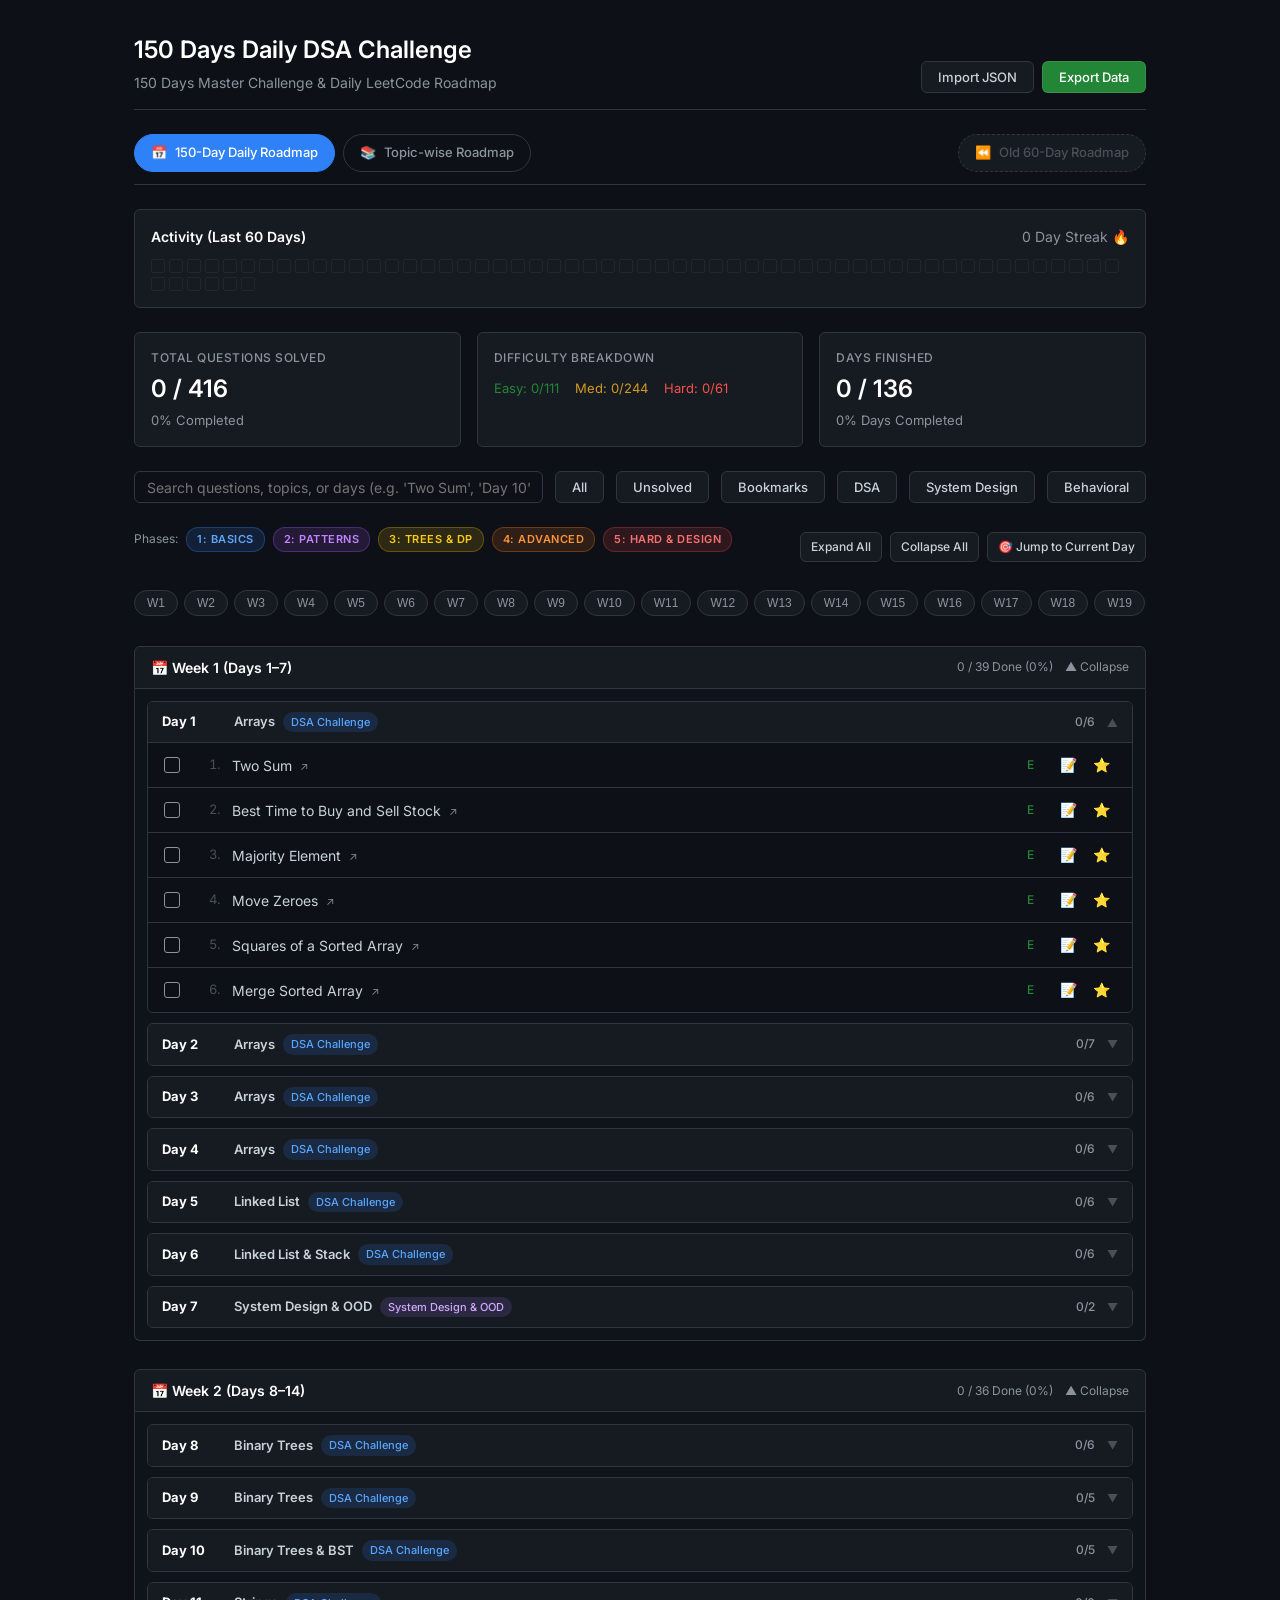
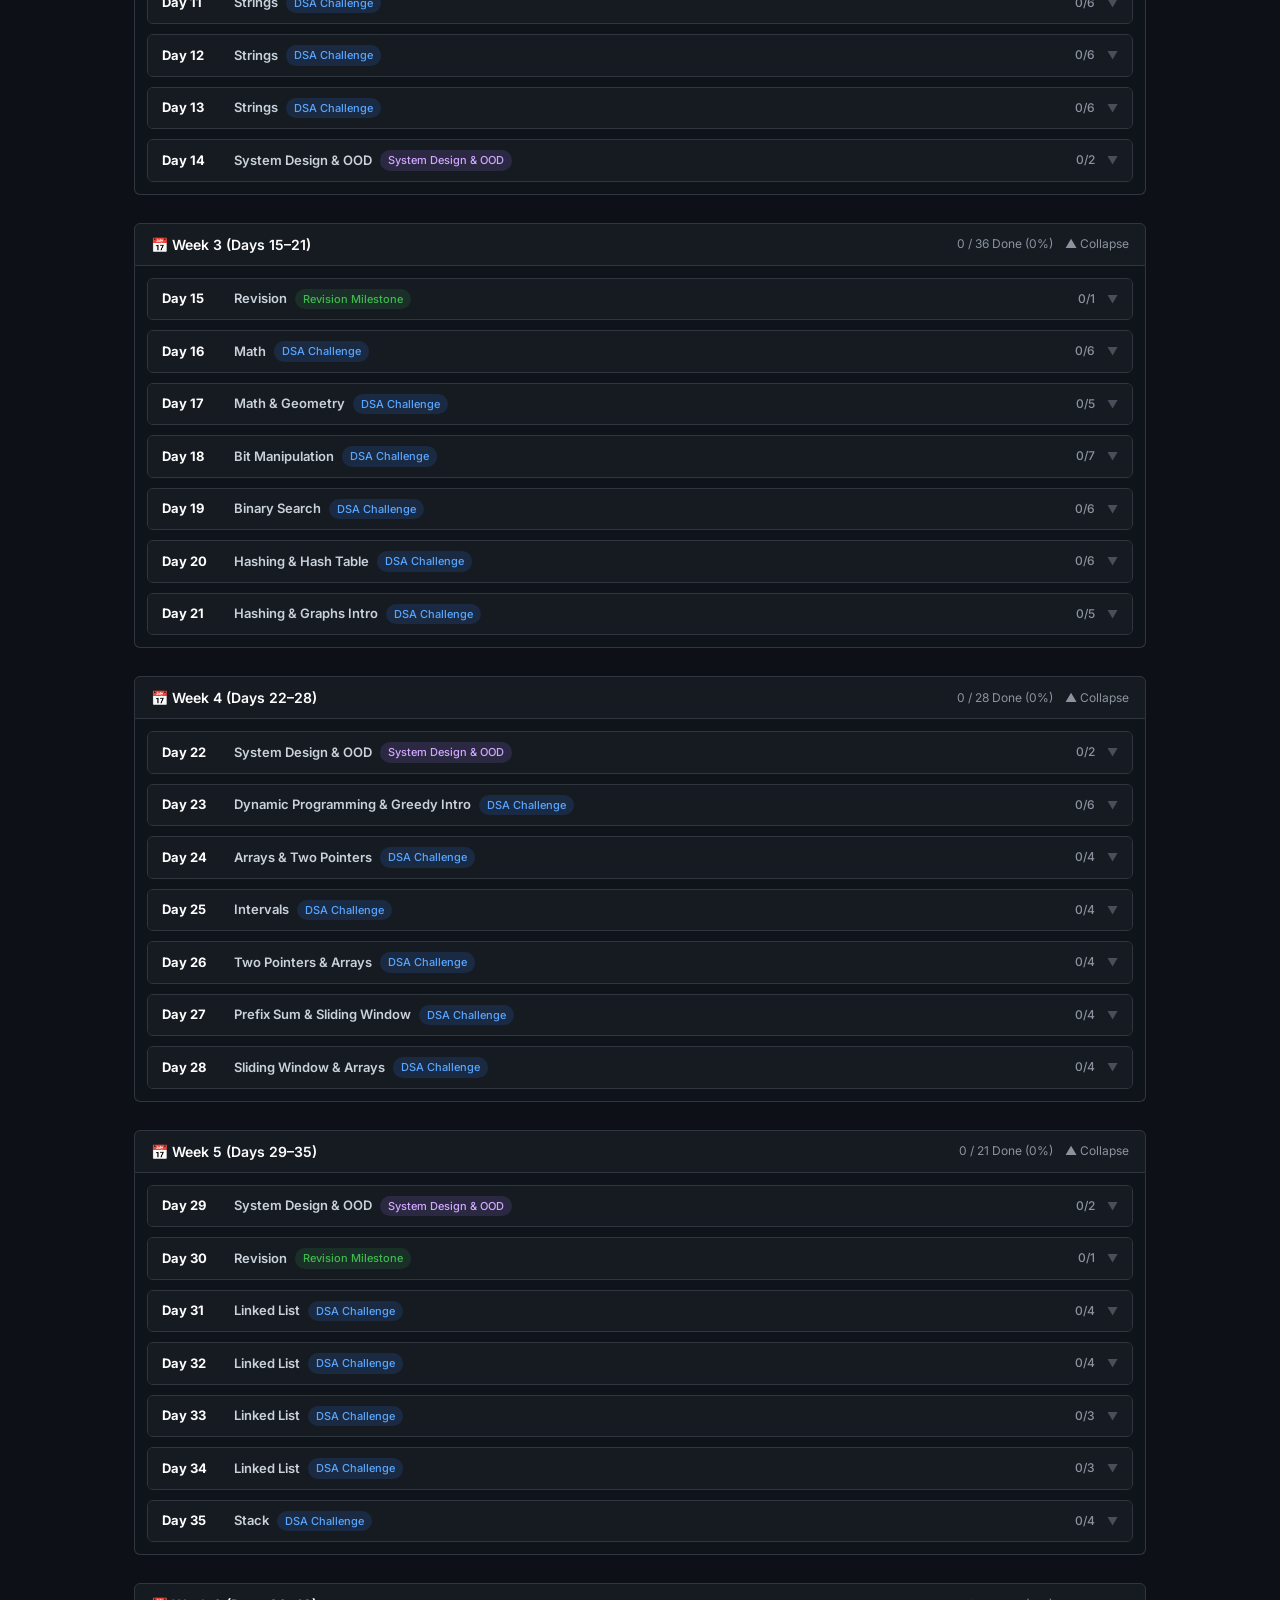
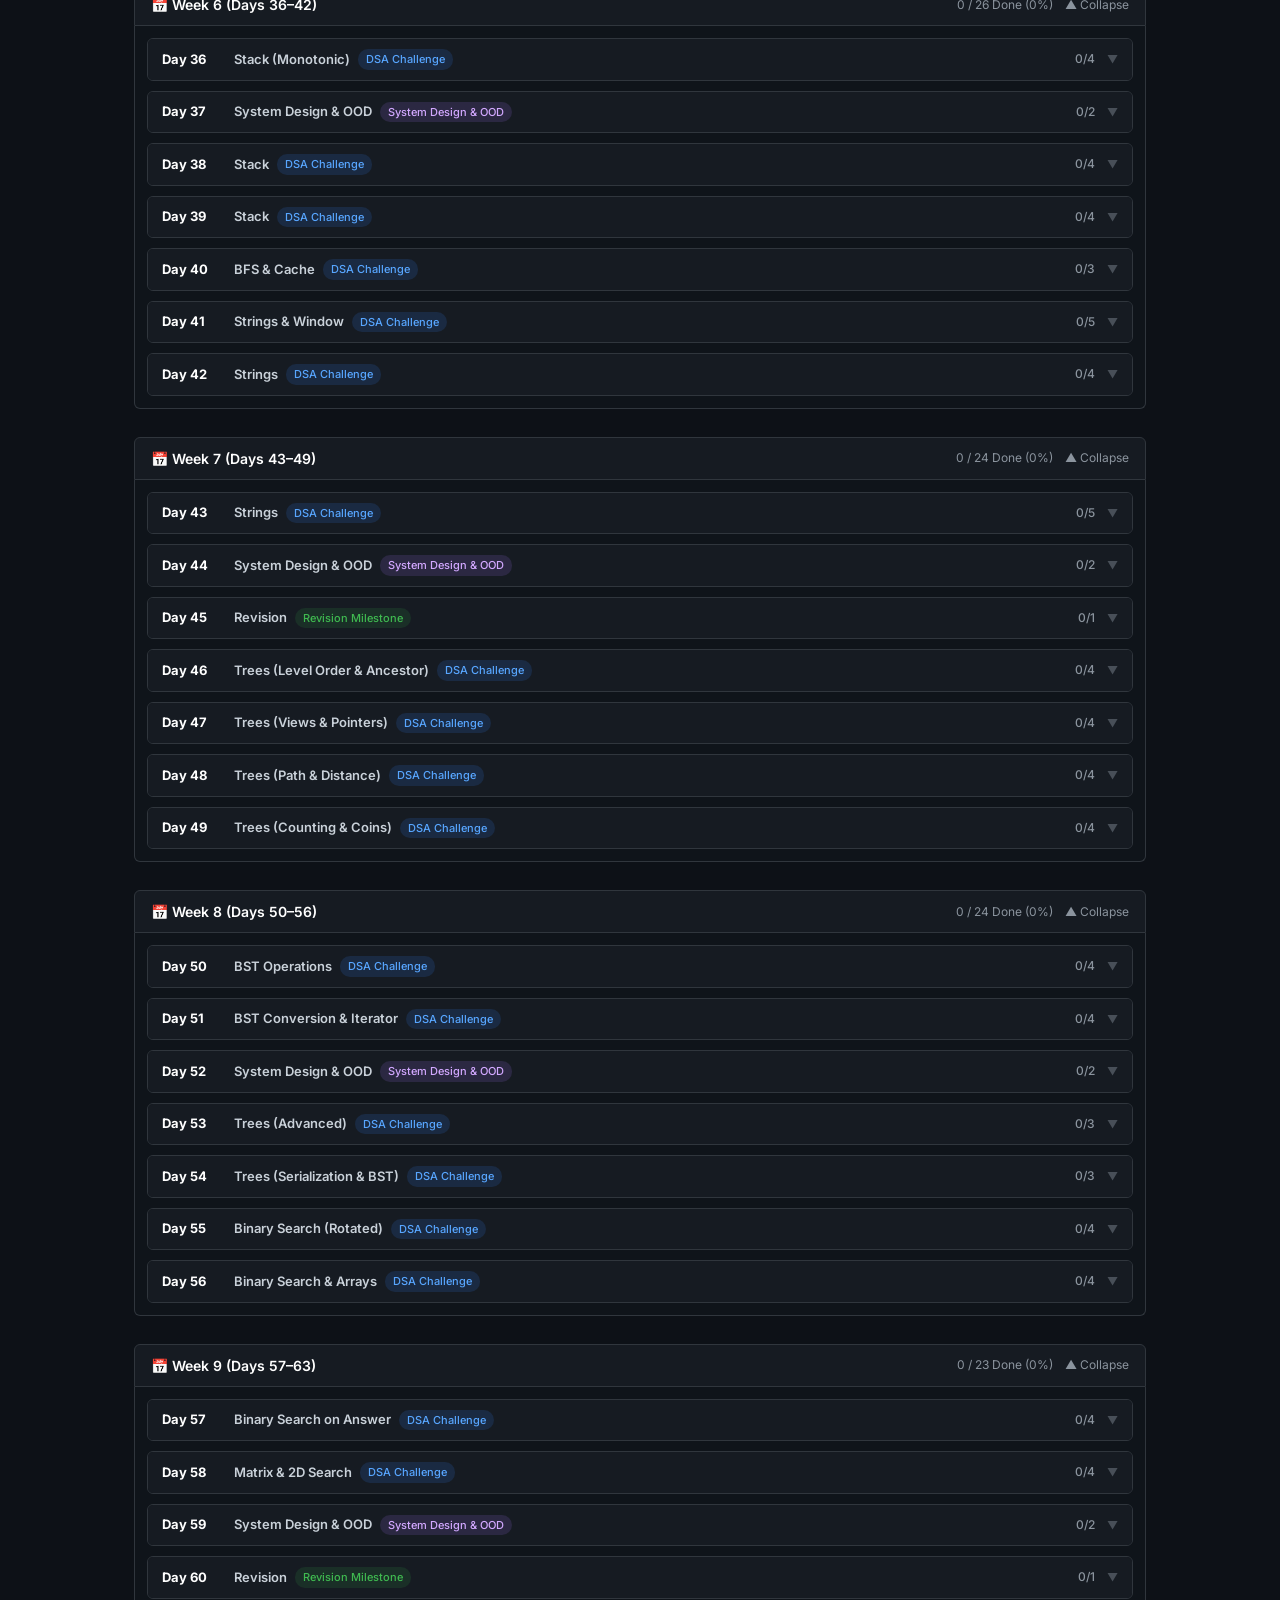
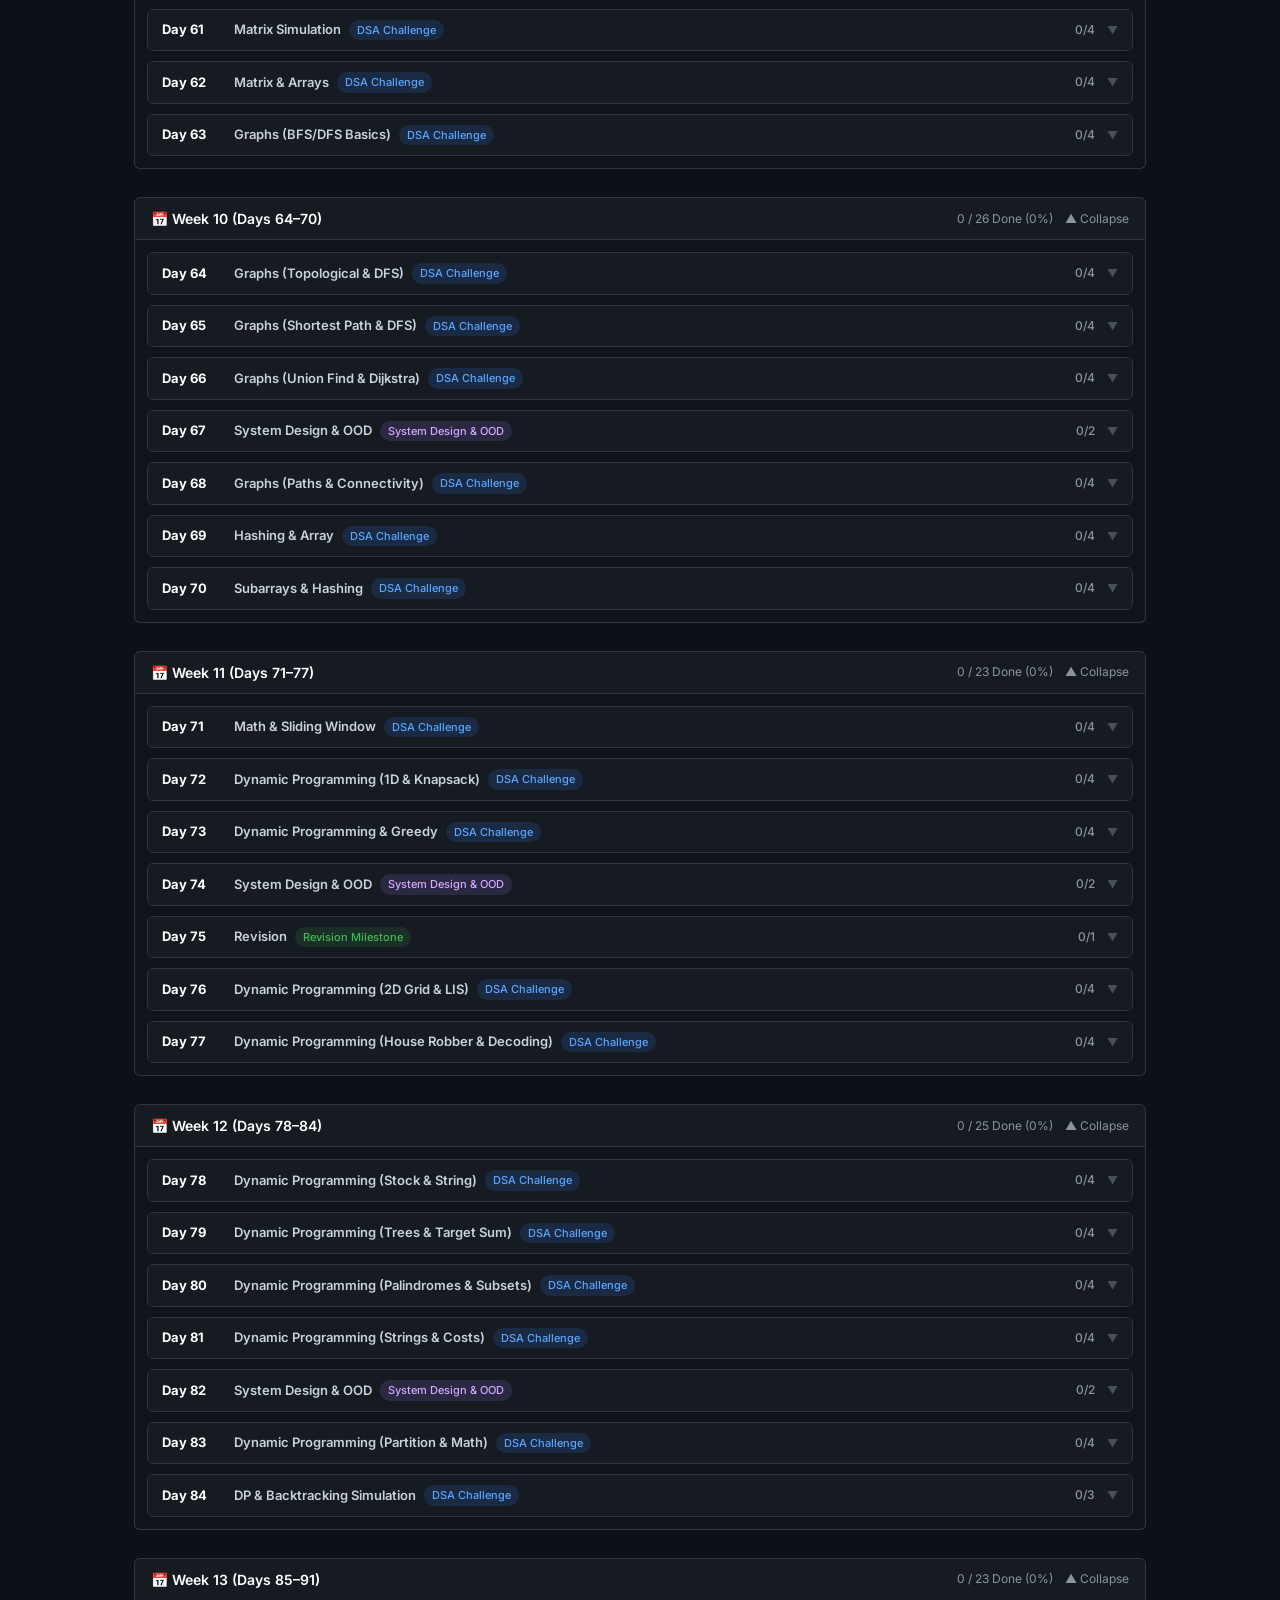
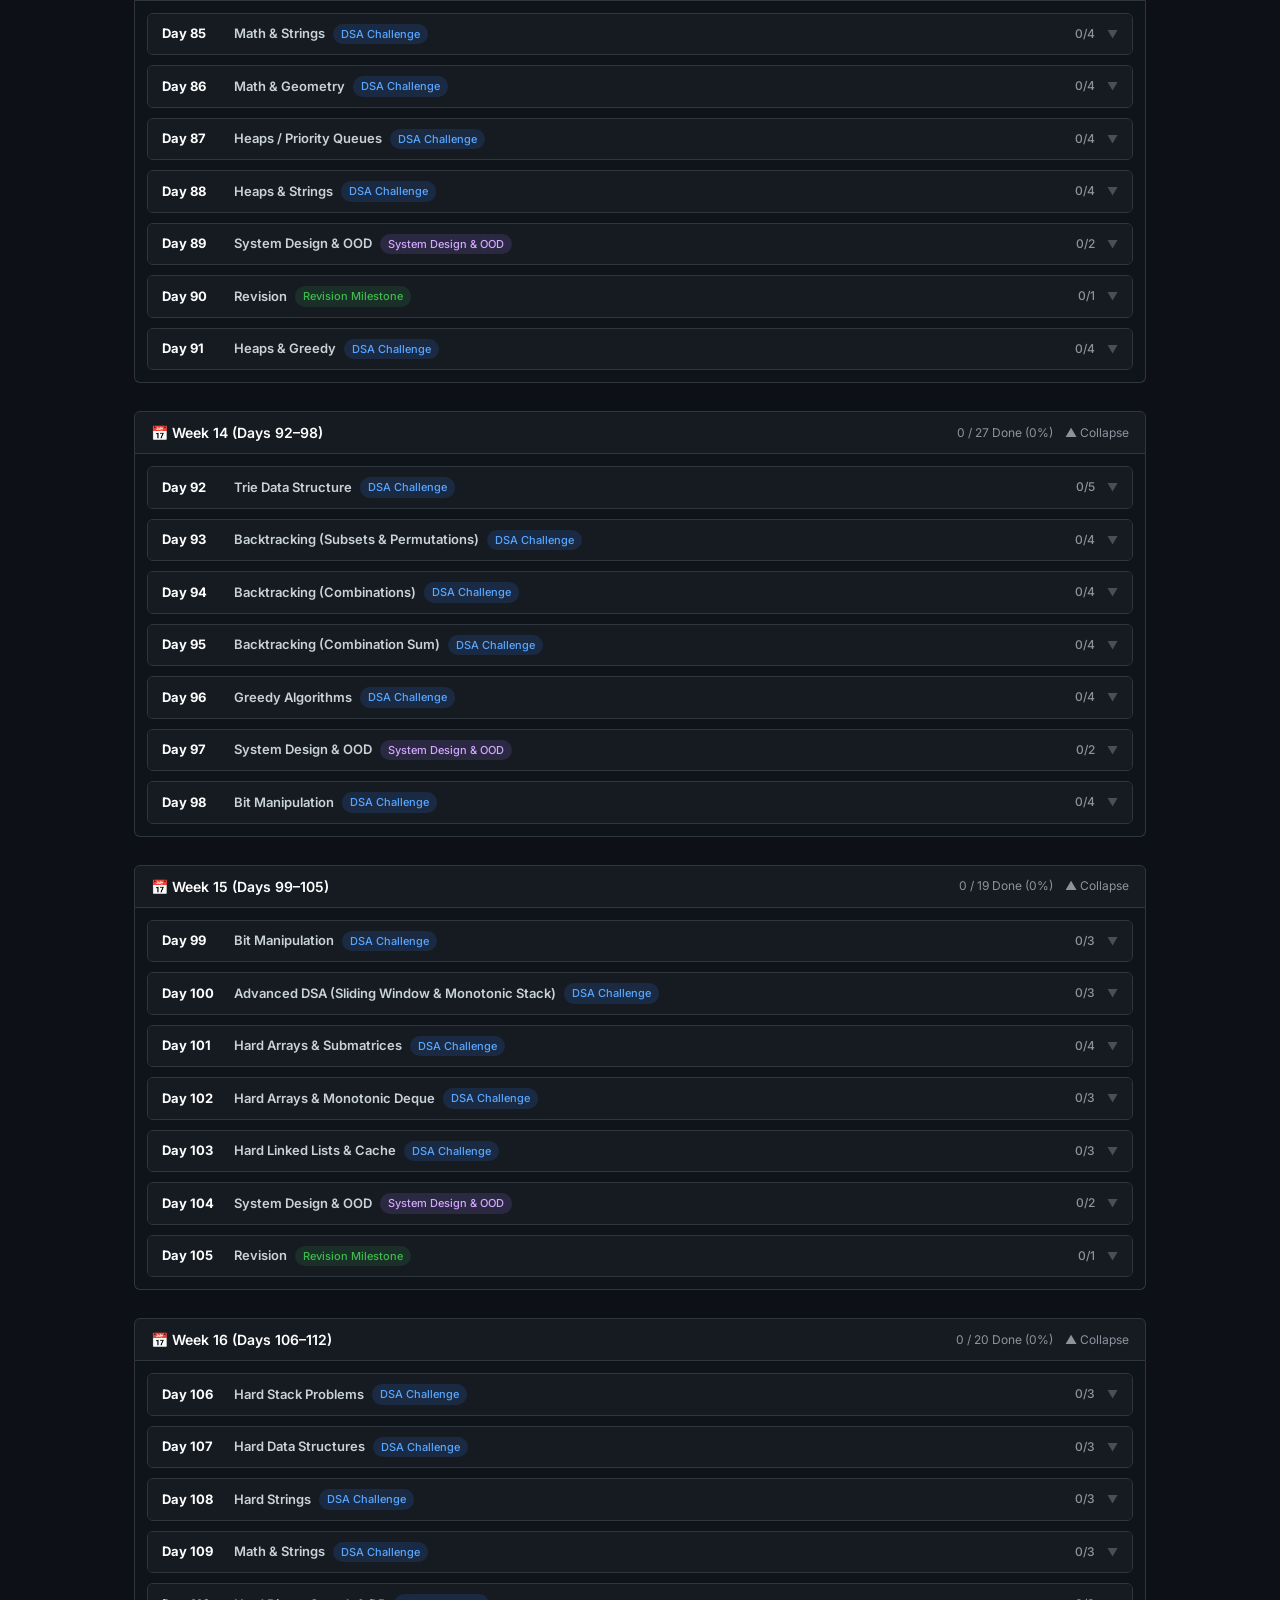
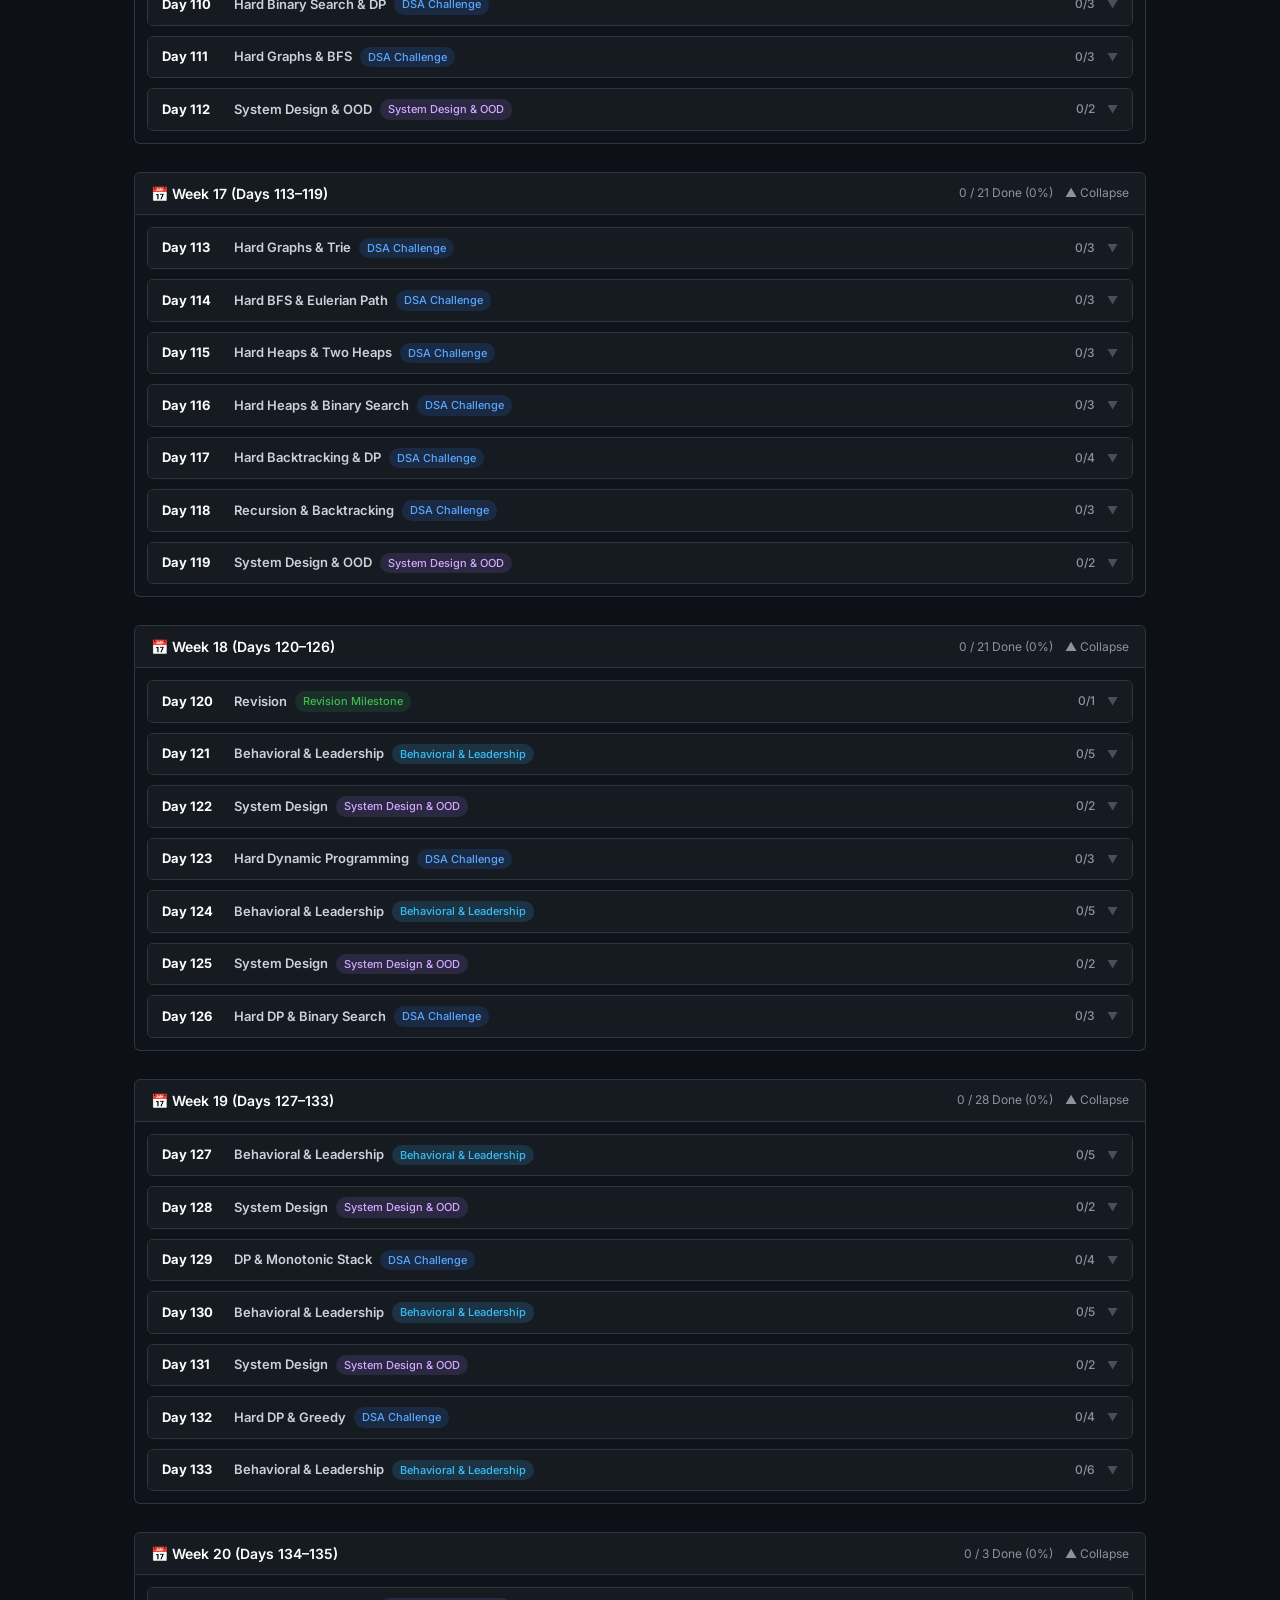
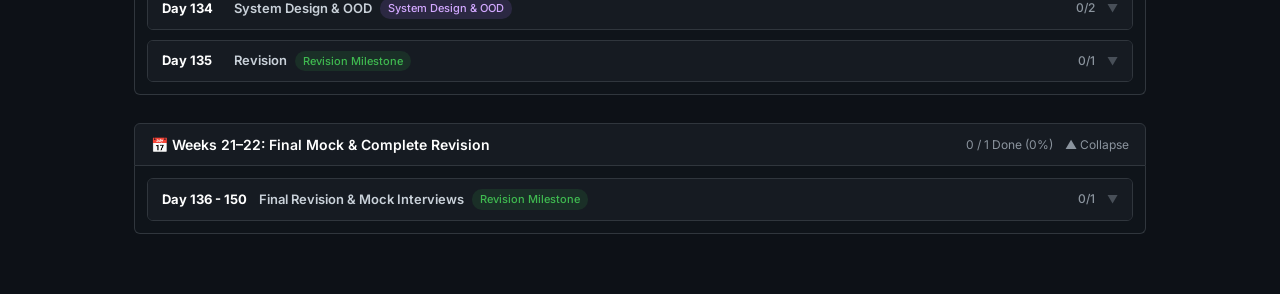
==== daily_roadmap.html @ bcc4495f "feat: implement 150 days daily challenge and unified daily roadmap view" ====
<!DOCTYPE html>
<html lang="en">
<head>
<meta charset="UTF-8">
<meta name="viewport" content="width=device-width, initial-scale=1.0">
<title>150 Days Daily DSA Challenge - Master Roadmap</title>
<link href="https://fonts.googleapis.com/css2?family=Inter:wght@400;500;600;700&display=swap" rel="stylesheet">
<link rel="stylesheet" href="style.css">
</head>
<body>

<div class="app-container">
  <div class="header">
    <div class="header-left">
      <h1>150 Days Daily DSA Challenge</h1>
      <p id="viewSubtitle">Daily LeetCode Roadmap & Interview Preparation Plan</p>
    </div>
    <div class="header-actions">
      <input type="file" id="importFile" style="display:none" accept=".json" onchange="importData(event)">
      <button class="btn" onclick="document.getElementById('importFile').click()">Import JSON</button>
      <button class="btn btn-primary" onclick="exportData()">Export Data</button>
    </div>
  </div>

  <!-- View Switcher Navigation -->
  <div class="view-nav">
    <div class="nav-tab-group">
      <a href="daily_roadmap.html" class="nav-tab active">
        <span>📅</span> 150-Day Daily Roadmap
      </a>
      <a href="index.html" class="nav-tab">
        <span>📚</span> Topic-wise Roadmap
      </a>
    </div>
    <a href="dsa_60day_roadmap.old.html" class="nav-tab nav-tab-secondary" title="View the original 60-day roadmap file">
      <span>⏪</span> Old 60-Day Roadmap
    </a>
  </div>

  <div class="heatmap-container">
    <div class="heatmap-title"><span>Activity (Last 60 Days)</span> <span id="streakCount" style="color:var(--text-secondary);font-weight:400">0 Day Streak</span></div>
    <div class="heatmap-grid" id="heatmapGrid"></div>
  </div>

  <div class="stats-grid">
    <div class="stat-card">
      <div class="stat-label">Total Questions Solved</div>
      <div class="stat-val"><span id="doneQ">0</span> / <span id="totalQ">0</span></div>
      <div style="font-size: 13px; color: var(--text-secondary); margin-top: 4px;"><span id="totalPct">0%</span> Completed</div>
    </div>
    <div class="stat-card">
      <div class="stat-label">Difficulty Breakdown</div>
      <div class="diff-stats">
        <div class="diff-E">Easy: <span id="doneE">0</span>/<span id="totE">0</span></div>
        <div class="diff-M">Med: <span id="doneM">0</span>/<span id="totM">0</span></div>
        <div class="diff-H">Hard: <span id="doneH">0</span>/<span id="totH">0</span></div>
      </div>
    </div>
    <div class="stat-card" id="cardDaysDone">
      <div class="stat-label">Days Finished</div>
      <div class="stat-val"><span id="doneDays">0</span> / <span id="totDays">150</span></div>
      <div style="font-size: 13px; color: var(--text-secondary); margin-top: 4px;"><span id="daysPct">0%</span> Days Completed</div>
    </div>
  </div>

  <!-- Toolbar with search & filters -->
  <div class="toolbar">
    <input type="text" id="searchInput" class="search-input" placeholder="Search questions, topics, or days (e.g. 'Two Sum', 'Day 10', 'Graphs')..." oninput="handleSearch()">
    <button class="btn" id="filterBtnAll" onclick="setFilter('all')">All</button>
    <button class="btn" id="filterBtnUnsolved" onclick="setFilter('unsolved')">Unsolved</button>
    <button class="btn" id="filterBtnBookmarks" onclick="setFilter('bookmarks')">Bookmarks</button>
    <button class="btn" id="filterBtnDSA" onclick="setFilter('dsa')">DSA</button>
    <button class="btn" id="filterBtnDesign" onclick="setFilter('design')">System Design</button>
    <button class="btn" id="filterBtnBehavioral" onclick="setFilter('behavioral')">Behavioral</button>
  </div>

  <!-- Day View Controls -->
  <div id="dailyControls" class="view-controls">
    <div class="phase-legend">
      <span>Phases:</span>
      <span class="phase-badge phase-badge-1">1: Basics</span>
      <span class="phase-badge phase-badge-2">2: Patterns</span>
      <span class="phase-badge phase-badge-3">3: Trees & DP</span>
      <span class="phase-badge phase-badge-4">4: Advanced</span>
      <span class="phase-badge phase-badge-5">5: Hard & Design</span>
    </div>
    <div class="quick-btns">
      <button class="btn btn-sm" onclick="expandAllDays()">Expand All</button>
      <button class="btn btn-sm" onclick="collapseAllDays()">Collapse All</button>
      <button class="btn btn-sm" onclick="jumpToCurrentDay()">🎯 Jump to Current Day</button>
    </div>
  </div>

  <!-- Week Quick Jump Navigator -->
  <div id="weekNavigator" class="week-navigator"></div>

  <!-- Daily View Container -->
  <div id="dailyView"></div>
  <div id="topicView" style="display:none"></div>
</div>

<script src="data.js"></script>
<script src="daily_data.js"></script>
<script src="app.js"></script>
</body>
</html>
---- style.css ----
:root {
  --bg-main: #0d1117;
  --bg-card: #161b22;
  --bg-hover: #21262d;
  --text-primary: #c9d1d9;
  --text-secondary: #8b949e;
  --text-muted: #484f58;
  --accent: #2f81f7;
  --accent-hover: #58a6ff;
  --success: #238636;
  --success-hover: #2ea043;
  --warning: #d29922;
  --danger: #f85149;
  --border: #30363d;
  --radius: 6px;
  --font: 'Inter', -apple-system, BlinkMacSystemFont, "Segoe UI", Helvetica, Arial, sans-serif;
}

* { box-sizing: border-box; margin: 0; padding: 0; }
body { font-family: var(--font); background: var(--bg-main); color: var(--text-primary); line-height: 1.5; font-size: 14px; padding: 32px 20px; }
.app-container { max-width: 1012px; margin: 0 auto; }

.header { display: flex; justify-content: space-between; align-items: flex-end; padding-bottom: 16px; border-bottom: 1px solid var(--border); margin-bottom: 24px; }
.header-left h1 { font-size: 24px; font-weight: 600; color: #fff; }
.header-left p { color: var(--text-secondary); margin-top: 4px; font-size: 14px; }
.header-actions { display: flex; gap: 8px; }

.btn { background: var(--bg-card); color: var(--text-primary); border: 1px solid var(--border); padding: 5px 16px; border-radius: var(--radius); font-size: 13px; font-weight: 500; cursor: pointer; transition: 0.2s; font-family: inherit; display: flex; align-items: center; gap: 6px; line-height: 20px; }
.btn:hover { background: var(--bg-hover); border-color: var(--text-secondary); }
.btn-primary { background: var(--success); color: #fff; border-color: rgba(240,246,252,0.1); }
.btn-primary:hover { background: var(--success-hover); border-color: rgba(240,246,252,0.1); }

/* Heatmap */
.heatmap-container { background: var(--bg-card); border: 1px solid var(--border); border-radius: var(--radius); padding: 16px; margin-bottom: 24px; }
.heatmap-title { font-size: 14px; font-weight: 600; margin-bottom: 12px; color: #fff; display: flex; justify-content: space-between;}
.heatmap-grid { display: flex; gap: 4px; flex-wrap: wrap; }
.heatmap-day { width: 14px; height: 14px; border-radius: 2px; background: #161b22; outline: 1px solid rgba(255,255,255,0.05); outline-offset: -1px; }
.heatmap-day[data-count="1"] { background: #0e4429; }
.heatmap-day[data-count="2"] { background: #006d32; }
.heatmap-day[data-count="3"] { background: #26a641; }
.heatmap-day[data-count="4"] { background: #39d353; }

/* Stats */
.stats-grid { display: grid; grid-template-columns: repeat(auto-fit, minmax(200px, 1fr)); gap: 16px; margin-bottom: 24px; }
.stat-card { background: var(--bg-card); border: 1px solid var(--border); border-radius: var(--radius); padding: 16px; }
.stat-val { font-size: 24px; font-weight: 600; color: #fff; margin-top: 4px; }
.stat-label { font-size: 12px; color: var(--text-secondary); font-weight: 500; text-transform: uppercase; letter-spacing: 0.5px;}
.diff-stats { display: flex; gap: 16px; margin-top: 12px; font-size: 13px; }
.diff-E { color: var(--success); }
.diff-M { color: var(--warning); }
.diff-H { color: var(--danger); }

/* Search & Filter */
.toolbar { display: flex; gap: 12px; margin-bottom: 24px; flex-wrap: wrap; }
.search-input { flex: 1; min-width: 200px; background: var(--bg-main); border: 1px solid var(--border); color: var(--text-primary); padding: 6px 12px; border-radius: var(--radius); font-size: 14px; font-family: inherit; }
.search-input:focus { outline: none; border-color: var(--accent); box-shadow: 0 0 0 3px rgba(47,129,247,0.3); }

/* Topics */
.topic-card { background: var(--bg-main); border: 1px solid var(--border); border-radius: var(--radius); margin-bottom: 16px; overflow: hidden; }
.topic-header { display: flex; align-items: center; padding: 12px 16px; cursor: pointer; user-select: none; background: var(--bg-card); border-bottom: 1px solid transparent; }
.topic-header:hover { background: var(--bg-hover); }
.topic-card.open .topic-header { border-bottom-color: var(--border); }
.topic-icon { font-size: 16px; margin-right: 12px; width: 24px; text-align: center; }
.topic-title { flex: 1; }
.topic-name { font-size: 15px; font-weight: 600; color: #fff; }
.topic-sub { font-size: 12px; color: var(--text-secondary); margin-top: 2px; }
.topic-progress { font-size: 13px; font-weight: 500; color: var(--text-secondary); margin-right: 16px; }

.topic-body { display: none; }
.topic-body.open { display: block; }

.subpattern { border-bottom: 1px solid var(--border); }
.subpattern:last-child { border-bottom: none; }
.sub-header { padding: 12px 16px; background: var(--bg-main); border-bottom: 1px solid var(--border); font-size: 13px; font-weight: 600; color: var(--text-primary); display: flex; justify-content: space-between;}

.q-list { display: flex; flex-direction: column; }
.q-item-container { border-bottom: 1px solid var(--border); }
.q-item-container:last-child { border-bottom: none; }
.q-item { display: flex; align-items: center; padding: 10px 16px; gap: 12px; transition: 0.1s; background: var(--bg-main); }
.q-item:hover { background: var(--bg-hover); }

.q-check { width: 16px; height: 16px; border-radius: 3px; border: 1px solid var(--text-secondary); cursor: pointer; display: flex; align-items: center; justify-content: center; background: var(--bg-main); transition: 0.1s; flex-shrink: 0; }
.q-check:hover { border-color: var(--text-primary); }
.q-check.done { background: var(--accent); border-color: var(--accent); }
.q-check.done::after { content: '✓'; color: #fff; font-size: 10px; font-weight: bold; }

.q-num { font-size: 13px; color: var(--text-muted); font-variant-numeric: tabular-nums; width: 28px; text-align: right; }
.q-name { flex: 1; font-size: 14px; color: var(--text-primary); text-decoration: none; }
.q-name:hover { color: var(--accent); text-decoration: underline; }
.q-name.done { color: var(--text-secondary); text-decoration: line-through; }

.q-actions { display: flex; gap: 4px; align-items: center; }
.icon-btn { background: none; border: none; color: var(--text-muted); cursor: pointer; font-size: 14px; padding: 4px 6px; border-radius: 4px; transition: 0.1s; }
.icon-btn:hover { color: var(--text-primary); background: var(--border); }
.icon-btn.active.star { color: var(--warning); }
.icon-btn.active.note { color: var(--accent); }

.diff-badge { font-size: 12px; font-weight: 500; width: 24px; text-align: center; }
.badge-E { color: var(--success); }
.badge-M { color: var(--warning); }
.badge-H { color: var(--danger); }

.notes-panel { padding: 12px 16px 12px 64px; display: none; background: var(--bg-card); border-top: 1px solid var(--border); }
.notes-panel.open { display: block; }
.notes-textarea { width: 100%; background: var(--bg-main); border: 1px solid var(--border); border-radius: var(--radius); padding: 8px; color: var(--text-primary); font-family: inherit; font-size: 13px; resize: vertical; min-height: 60px; }
.notes-textarea:focus { outline: none; border-color: var(--accent); }

.add-q-form { display: flex; gap: 8px; padding: 12px 16px; background: var(--bg-main); border-top: 1px dashed var(--border); }

/* Navigation Tabs */
.view-nav { display: flex; gap: 8px; margin-bottom: 24px; border-bottom: 1px solid var(--border); padding-bottom: 12px; align-items: center; justify-content: space-between; flex-wrap: wrap; }
.nav-tab-group { display: flex; gap: 8px; }
.nav-tab { background: transparent; border: 1px solid var(--border); color: var(--text-secondary); padding: 8px 16px; border-radius: 20px; font-size: 13px; font-weight: 500; cursor: pointer; transition: 0.2s; font-family: inherit; display: flex; align-items: center; gap: 8px; text-decoration: none; }
.nav-tab:hover { background: var(--bg-hover); color: var(--text-primary); border-color: var(--text-secondary); }
.nav-tab.active { background: var(--accent); color: #fff; border-color: var(--accent); }
.nav-tab-secondary { background: var(--bg-card); color: var(--text-muted); border: 1px dashed var(--border); }
.nav-tab-secondary:hover { color: var(--text-primary); border-color: var(--accent); }

/* Day View Controls & Weeks */
.view-controls { display: flex; justify-content: space-between; align-items: center; gap: 12px; margin-bottom: 16px; flex-wrap: wrap; }
.quick-btns { display: flex; gap: 8px; }
.btn-sm { padding: 4px 10px; font-size: 12px; border-radius: var(--radius); }

.phase-legend { display: flex; gap: 8px; flex-wrap: wrap; margin-bottom: 16px; font-size: 12px; color: var(--text-secondary); align-items: center; }
.phase-badge { display: inline-flex; align-items: center; gap: 6px; padding: 3px 10px; border-radius: 12px; font-size: 11px; font-weight: 600; text-transform: uppercase; letter-spacing: 0.5px; }
.phase-badge-1 { background: rgba(59, 130, 246, 0.15); color: #60a5fa; border: 1px solid rgba(59, 130, 246, 0.3); }
.phase-badge-2 { background: rgba(168, 85, 247, 0.15); color: #c084fc; border: 1px solid rgba(168, 85, 247, 0.3); }
.phase-badge-3 { background: rgba(234, 179, 8, 0.15); color: #facc15; border: 1px solid rgba(234, 179, 8, 0.3); }
.phase-badge-4 { background: rgba(249, 115, 22, 0.15); color: #fb923c; border: 1px solid rgba(249, 115, 22, 0.3); }
.phase-badge-5 { background: rgba(239, 68, 68, 0.15); color: #f87171; border: 1px solid rgba(239, 68, 68, 0.3); }

.week-navigator { display: flex; gap: 6px; overflow-x: auto; padding: 6px 0 14px; margin-bottom: 16px; scrollbar-width: thin; }
.week-pill { flex: 0 0 auto; background: var(--bg-card); border: 1px solid var(--border); color: var(--text-secondary); padding: 5px 12px; border-radius: 16px; font-size: 12px; font-weight: 500; cursor: pointer; transition: 0.2s; white-space: nowrap; }
.week-pill:hover { background: var(--bg-hover); color: var(--text-primary); border-color: var(--accent); }
.week-pill.active { background: var(--bg-hover); color: var(--accent); border-color: var(--accent); font-weight: 600; }

/* Week Section */
.week-container { margin-bottom: 28px; }
.week-header { display: flex; justify-content: space-between; align-items: center; padding: 10px 16px; background: var(--bg-card); border: 1px solid var(--border); border-radius: var(--radius) var(--radius) 0 0; font-size: 14px; font-weight: 600; color: #fff; cursor: pointer; user-select: none; }
.week-header:hover { background: var(--bg-hover); }
.week-header-left { display: flex; align-items: center; gap: 10px; }
.week-header-right { display: flex; align-items: center; gap: 12px; font-size: 12px; color: var(--text-secondary); font-weight: 400; }
.week-days { border: 1px solid var(--border); border-top: none; border-radius: 0 0 var(--radius) var(--radius); padding: 12px; background: rgba(22, 27, 34, 0.3); display: flex; flex-direction: column; gap: 10px; }
.week-days.collapsed { display: none; }

/* Day Card */
.day-card { background: var(--bg-main); border: 1px solid var(--border); border-radius: var(--radius); overflow: hidden; transition: 0.15s border-color; }
.day-card:hover { border-color: var(--text-muted); }
.day-card.completed { border-left: 3px solid var(--success); }
.day-header { display: flex; align-items: center; padding: 10px 14px; cursor: pointer; user-select: none; background: var(--bg-card); gap: 12px; }
.day-header:hover { background: var(--bg-hover); }
.day-num { font-size: 13px; font-weight: 700; color: #fff; min-width: 60px; }
.day-info { flex: 1; display: flex; align-items: center; gap: 8px; flex-wrap: wrap; }
.day-category { font-size: 13px; font-weight: 600; color: var(--text-primary); }
.day-type-badge { font-size: 11px; font-weight: 500; padding: 2px 8px; border-radius: 10px; display: inline-flex; align-items: center; gap: 4px; }
.badge-type-dsa { background: rgba(47, 129, 247, 0.15); color: #58a6ff; }
.badge-type-design { background: rgba(163, 113, 247, 0.15); color: #d2a8ff; }
.badge-type-behavioral { background: rgba(56, 189, 248, 0.15); color: #38bdf8; }
.badge-type-revision { background: rgba(46, 160, 67, 0.15); color: #3fb950; }

.day-progress { font-size: 12px; color: var(--text-secondary); font-weight: 500; display: flex; align-items: center; gap: 6px; }
.day-done-pill { background: rgba(46, 160, 67, 0.2); color: #3fb950; padding: 2px 6px; border-radius: 4px; font-size: 11px; font-weight: 600; }
.day-chevron { font-size: 11px; color: var(--text-muted); transition: transform 0.2s; }
.day-card.open .day-chevron { transform: rotate(180deg); }

.day-body { display: none; border-top: 1px solid var(--border); }
.day-card.open .day-body { display: block; }

/* Specialized Cards for Non-DSA Days */
.design-item, .behavioral-item { display: flex; align-items: flex-start; padding: 12px 16px; gap: 12px; border-bottom: 1px solid var(--border); background: var(--bg-main); transition: 0.1s; }
.design-item:last-child, .behavioral-item:last-child { border-bottom: none; }
.design-item:hover, .behavioral-item:hover { background: var(--bg-hover); }
.design-details, .behavioral-details { flex: 1; }
.design-title, .behavioral-question { font-size: 14px; font-weight: 500; color: var(--text-primary); text-decoration: none; display: flex; align-items: center; gap: 8px; }
.design-title:hover { color: var(--accent); text-decoration: underline; }
.design-meta, .behavioral-meta { font-size: 12px; color: var(--text-secondary); margin-top: 4px; display: flex; align-items: center; gap: 8px; flex-wrap: wrap; }
.design-tag { font-size: 10px; font-weight: 600; padding: 2px 6px; border-radius: 4px; background: rgba(163, 113, 247, 0.2); color: #d2a8ff; text-transform: uppercase; }
.star-hint { font-size: 11px; color: var(--warning); display: flex; align-items: center; gap: 4px; margin-top: 4px; }

.revision-box { padding: 16px; background: rgba(35, 134, 54, 0.08); border-left: 3px solid var(--success); display: flex; flex-direction: column; gap: 8px; }
.revision-title { font-size: 14px; font-weight: 600; color: #3fb950; display: flex; align-items: center; gap: 8px; }
.revision-desc { font-size: 13px; color: var(--text-secondary); line-height: 1.6; }
.revision-action { display: flex; align-items: center; gap: 10px; margin-top: 4px; }

/* Filter Pill bar */
.filter-bar { display: flex; gap: 8px; margin-bottom: 16px; flex-wrap: wrap; }
.filter-chip { background: var(--bg-card); border: 1px solid var(--border); color: var(--text-secondary); padding: 4px 12px; border-radius: 14px; font-size: 12px; font-weight: 500; cursor: pointer; transition: 0.15s; font-family: inherit; }
.filter-chip:hover { color: var(--text-primary); border-color: var(--text-secondary); }
.filter-chip.active { background: var(--bg-hover); color: #fff; border-color: var(--accent); }

/* External link indicator */
.ext-icon { font-size: 11px; opacity: 0.6; margin-left: 4px; vertical-align: middle; }
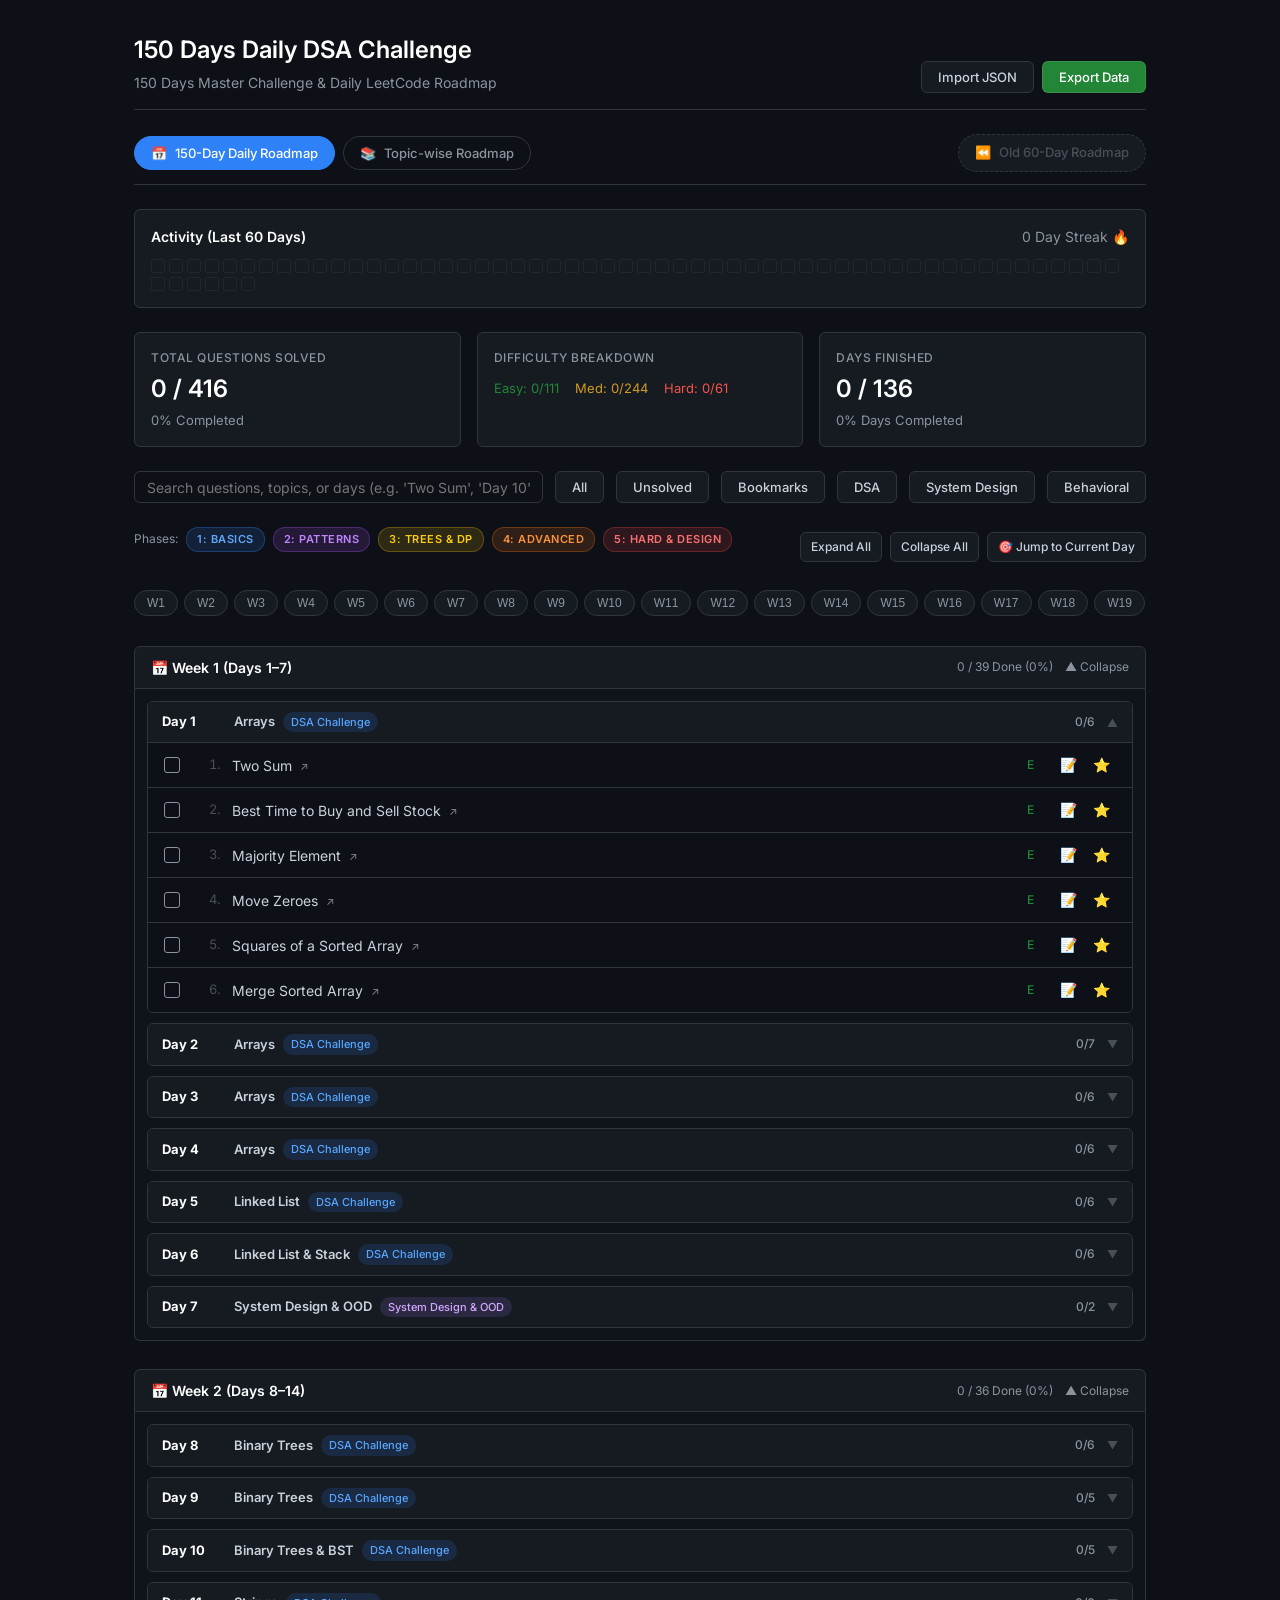
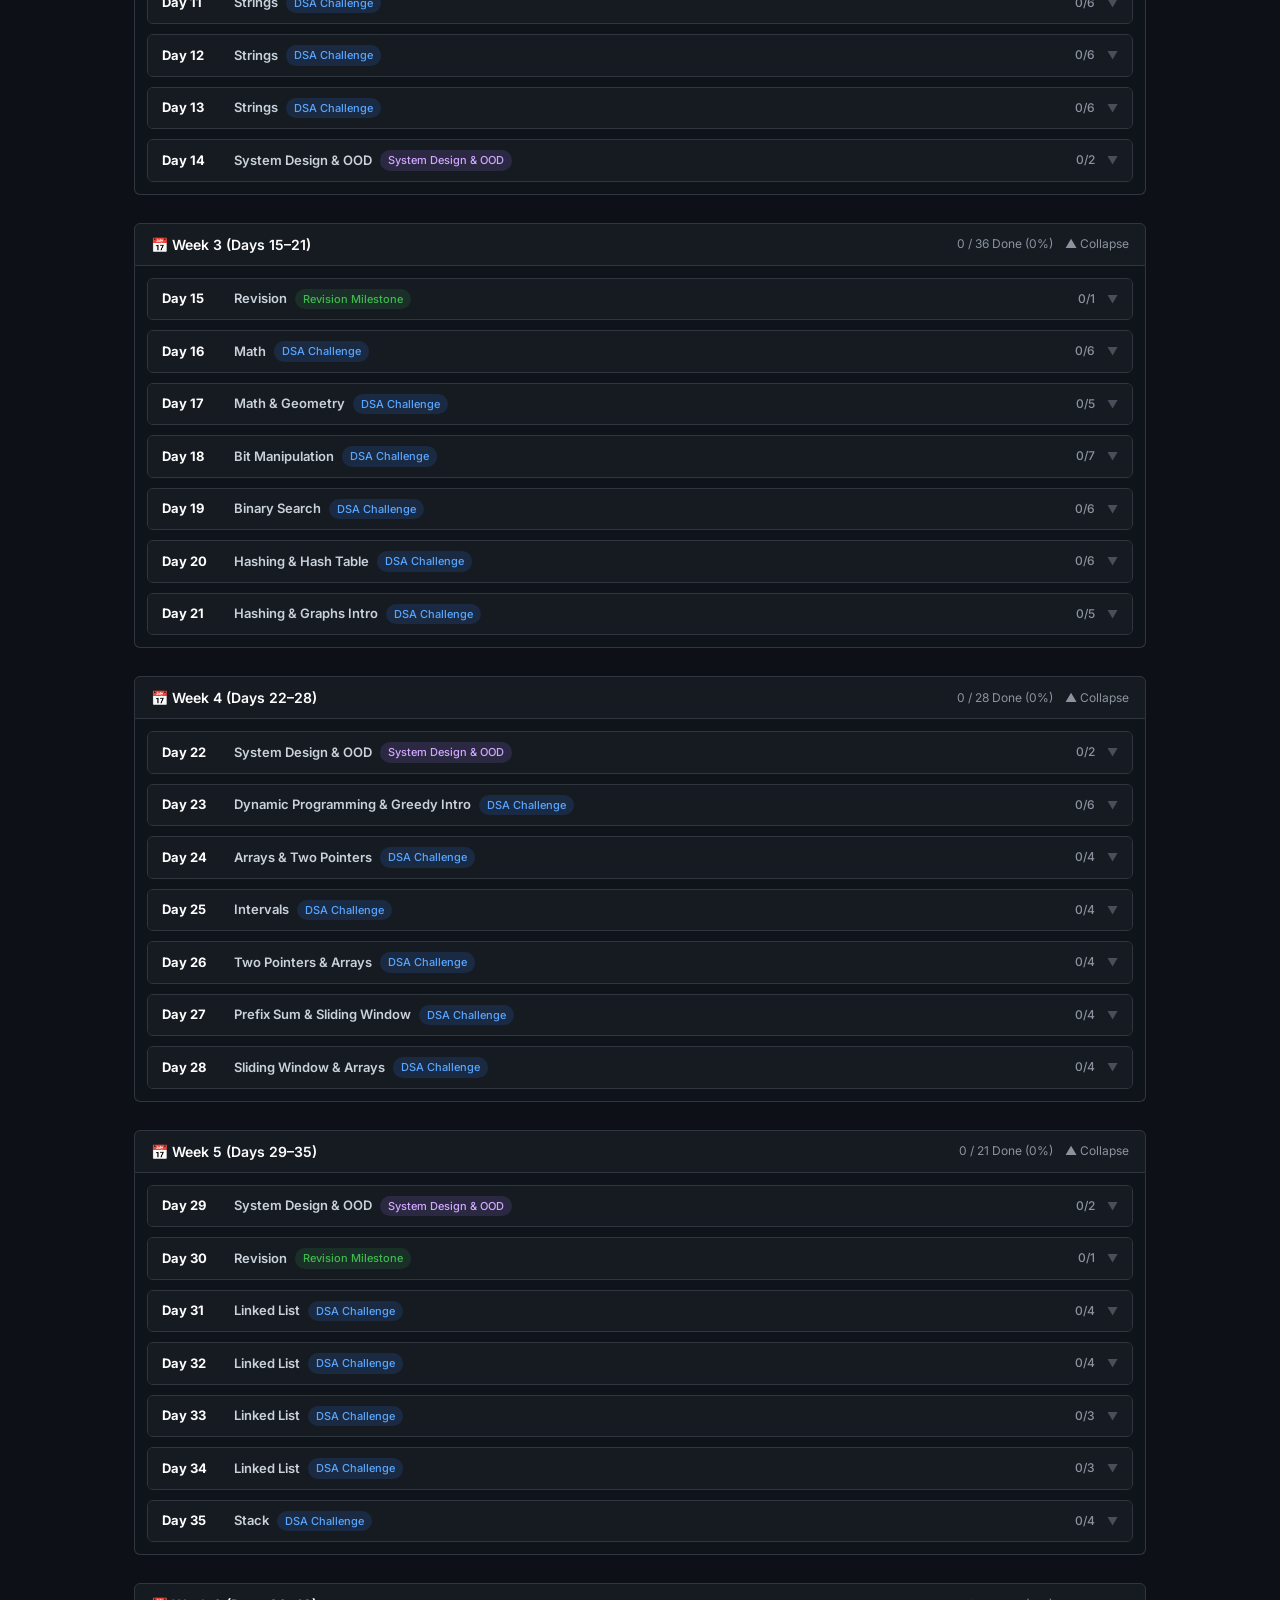
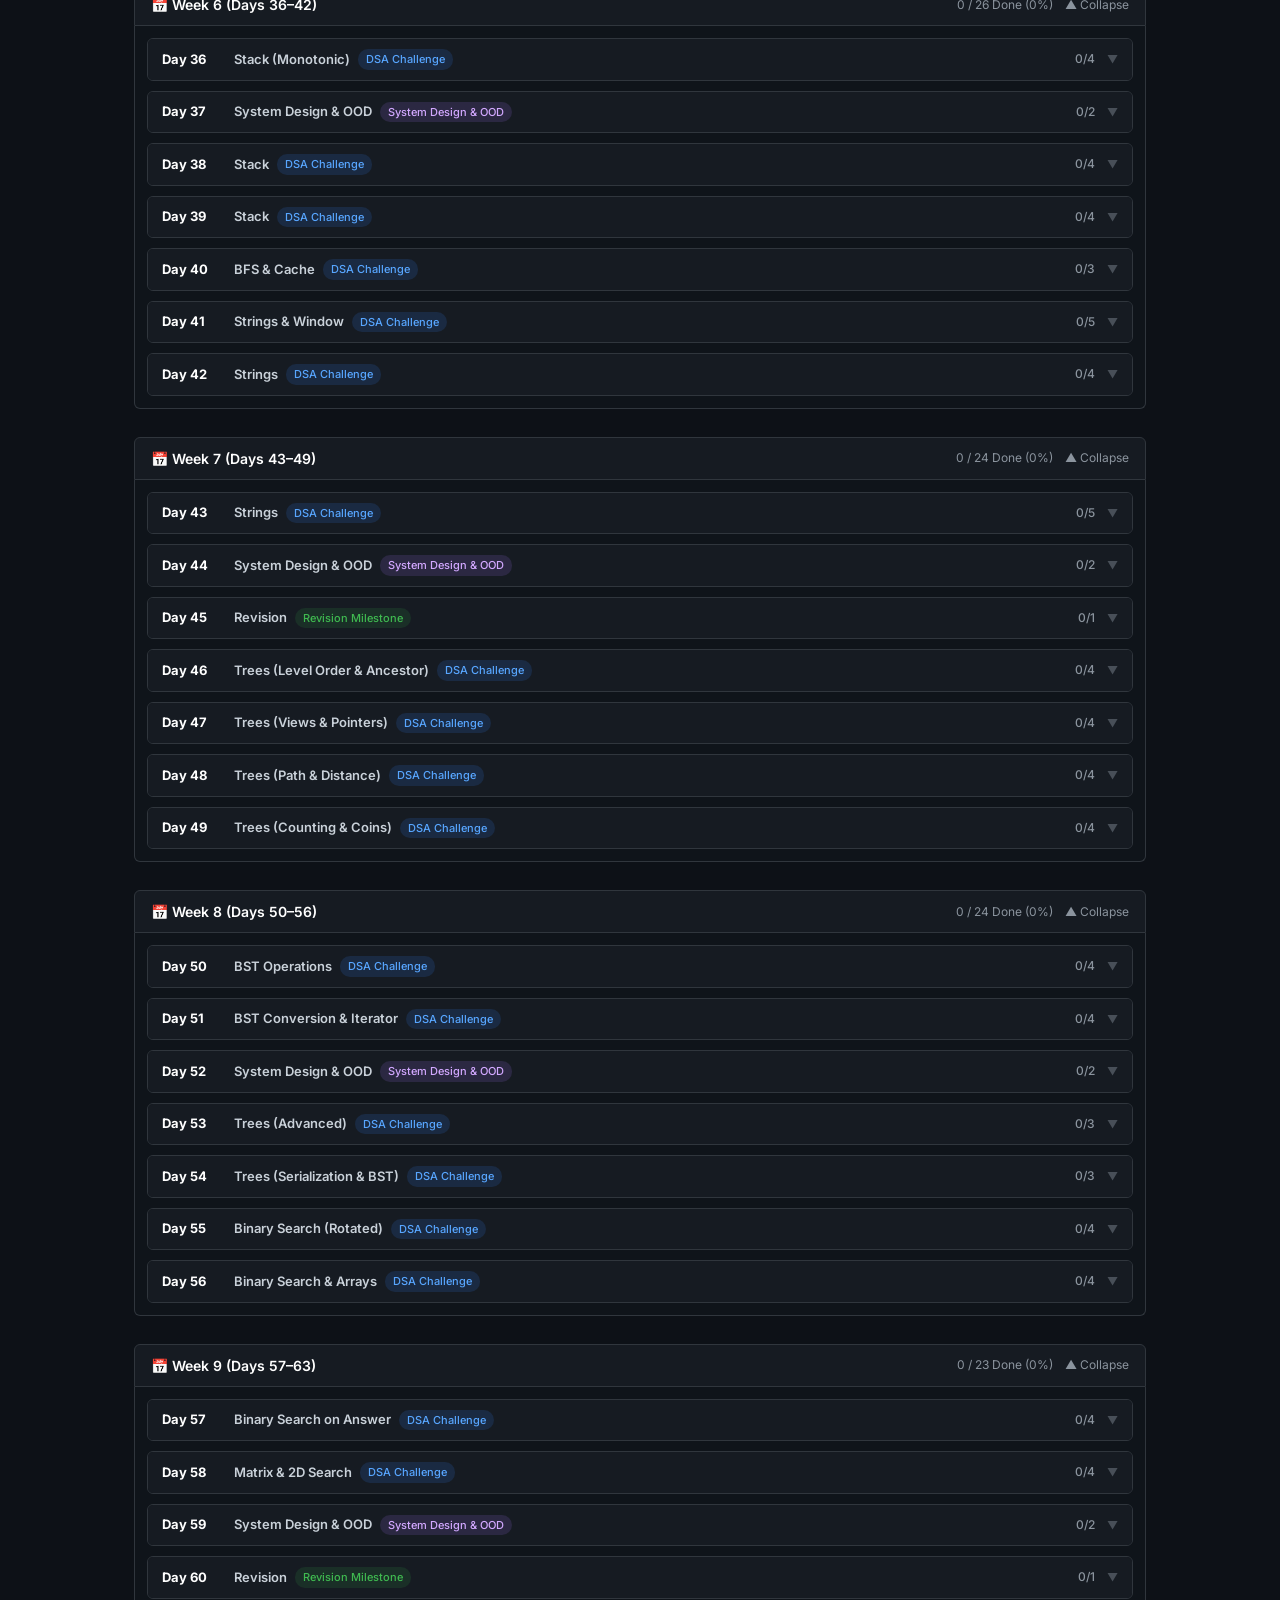
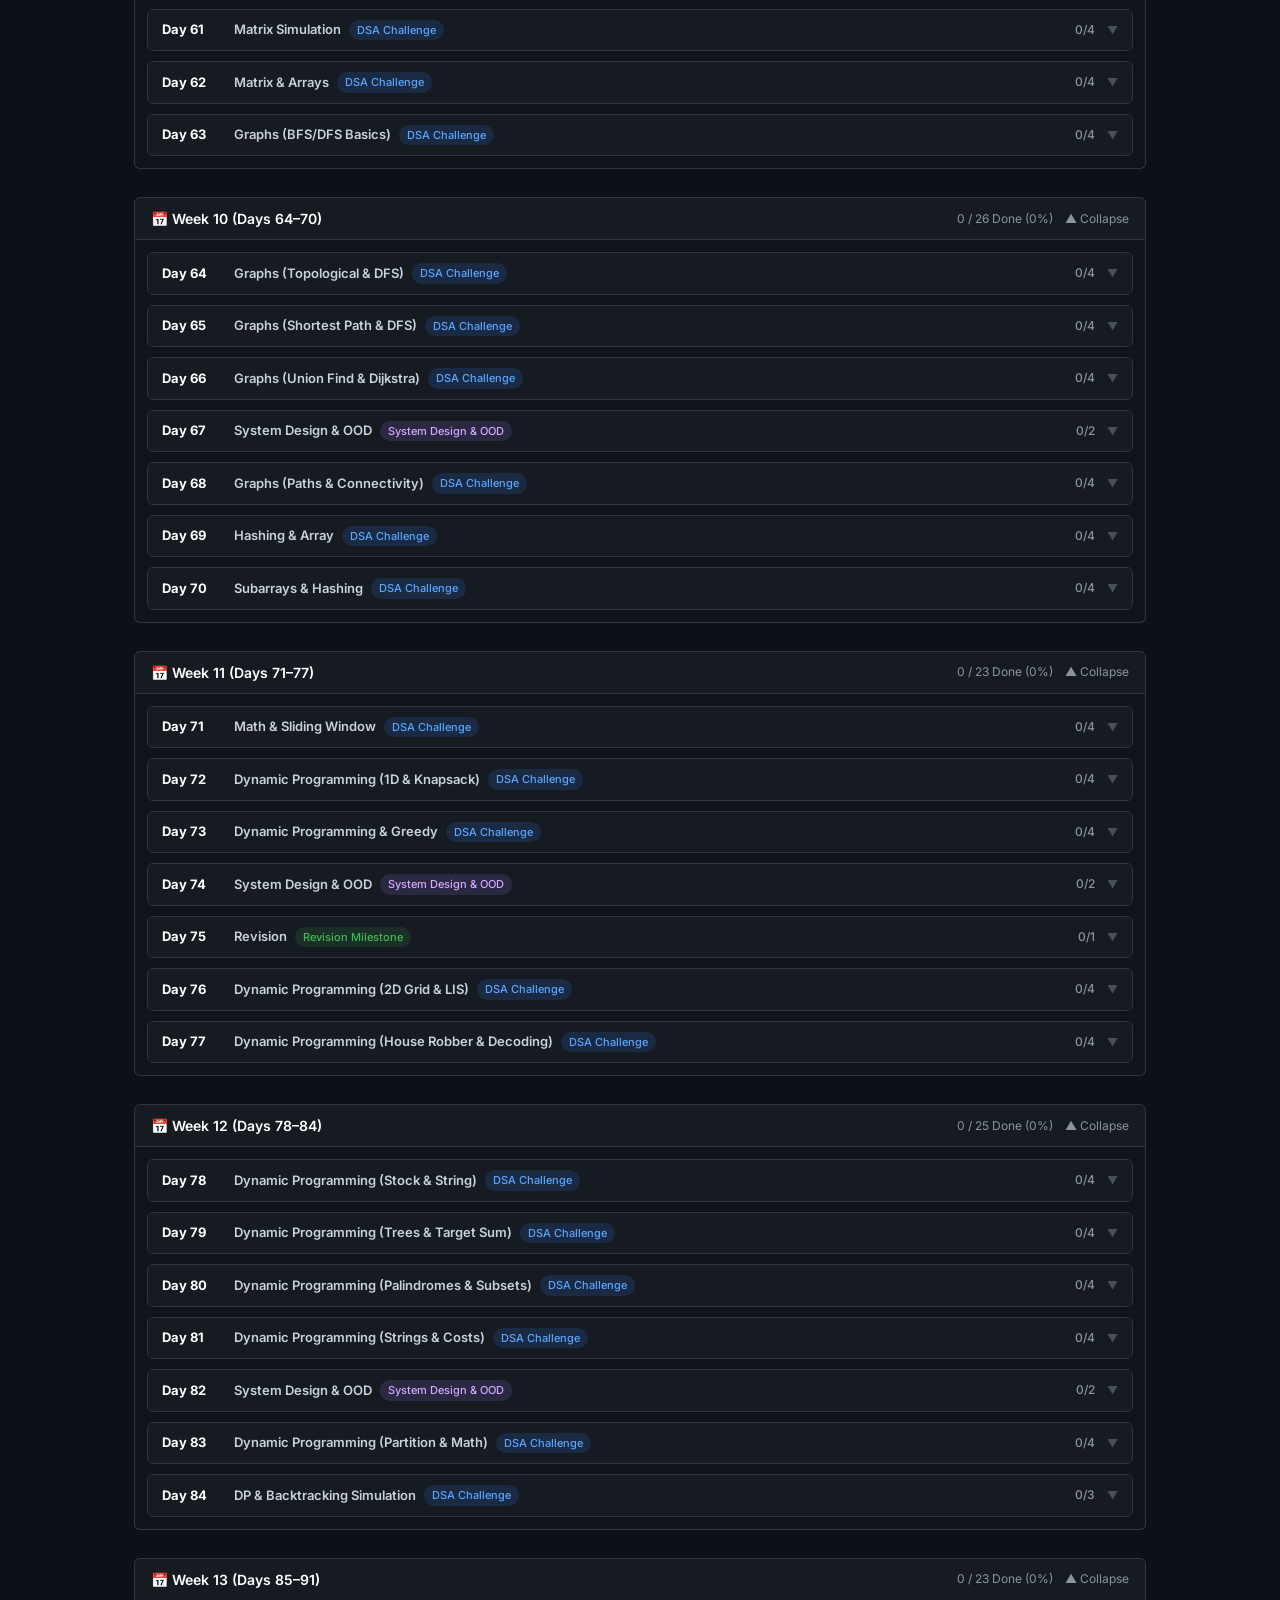
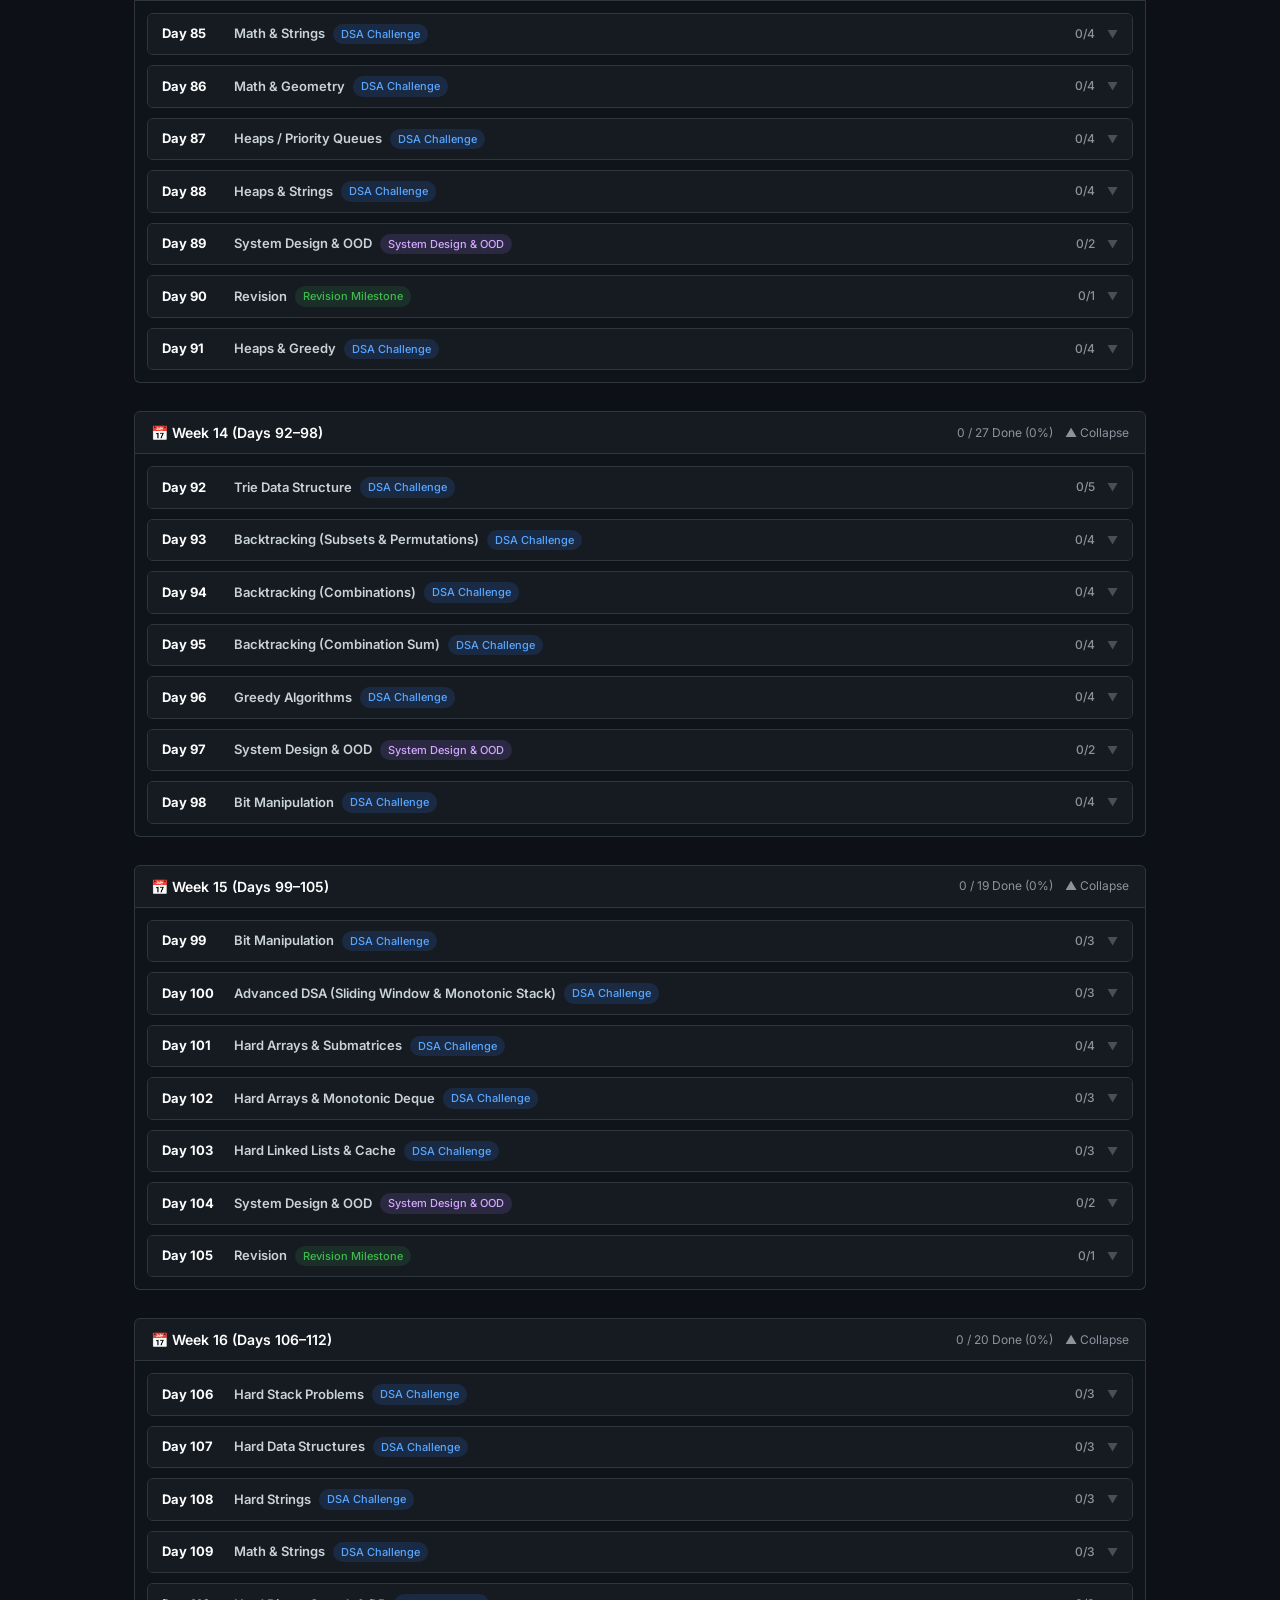
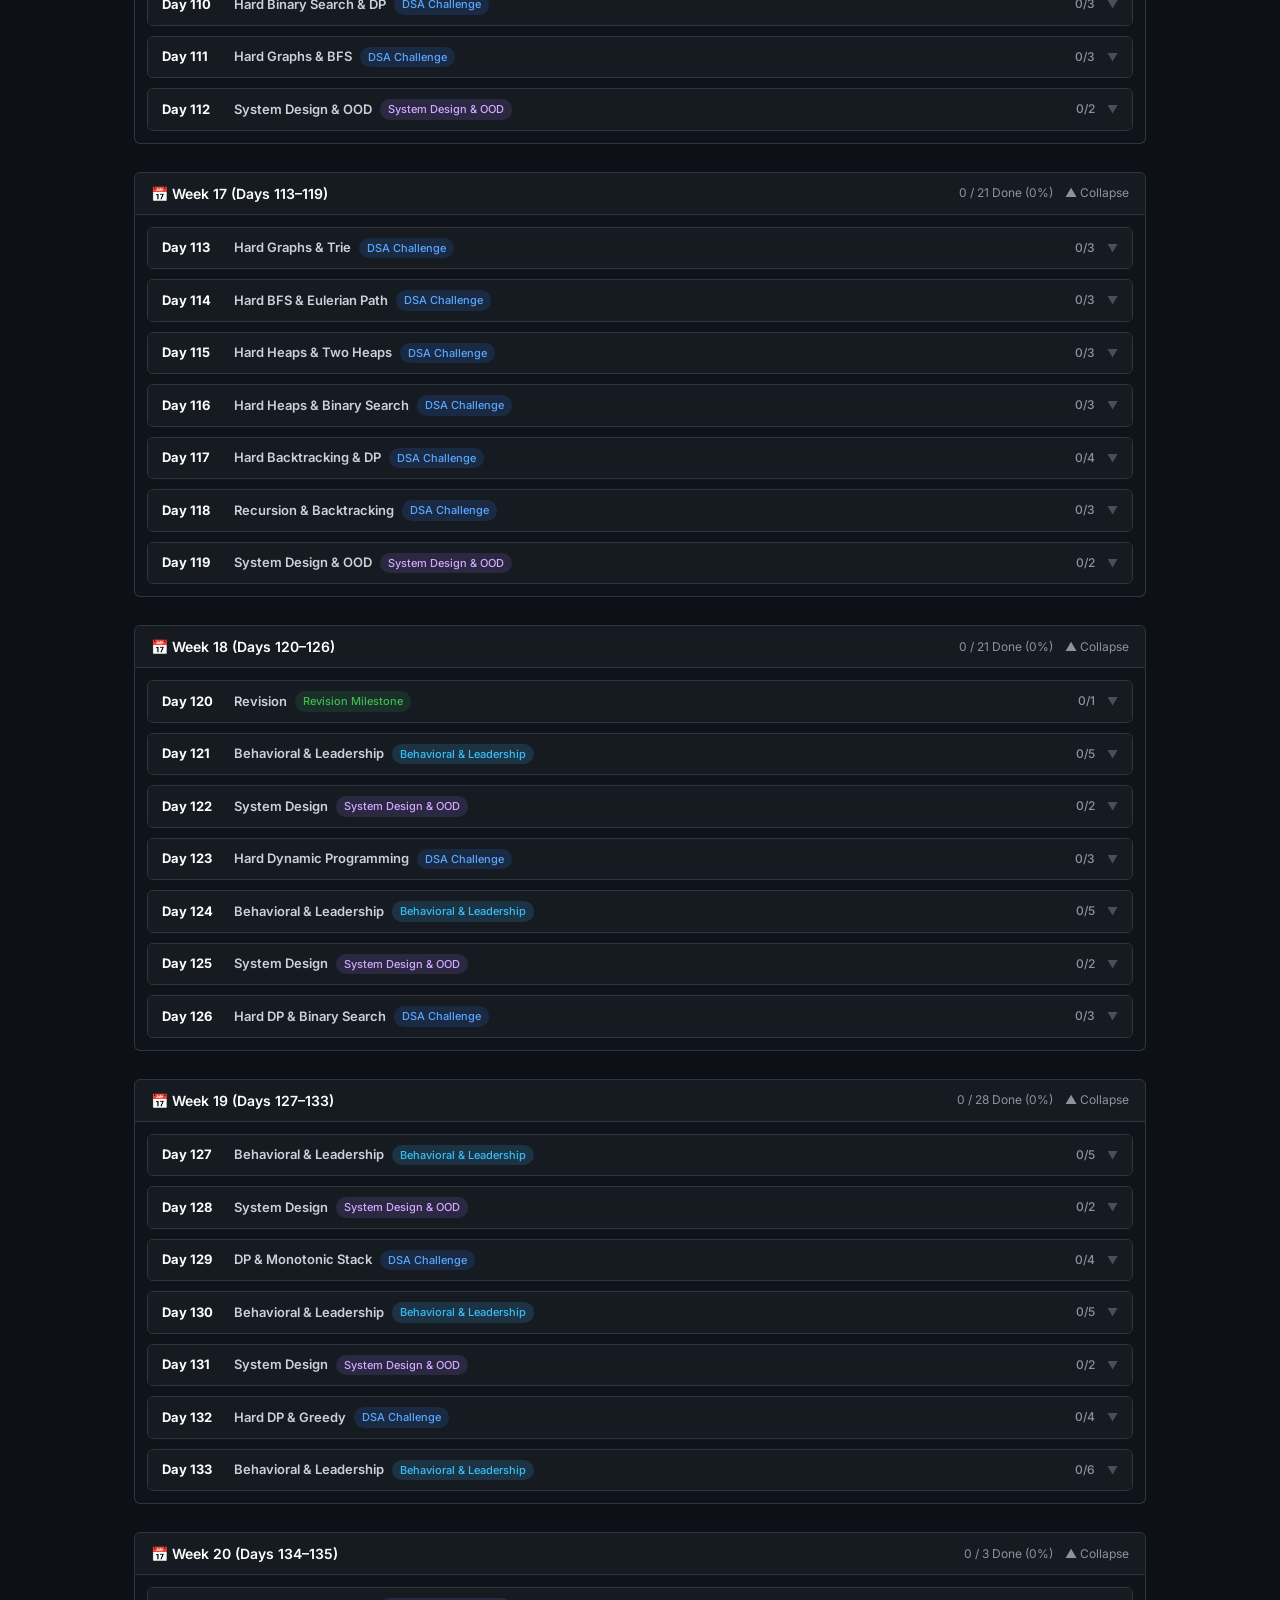
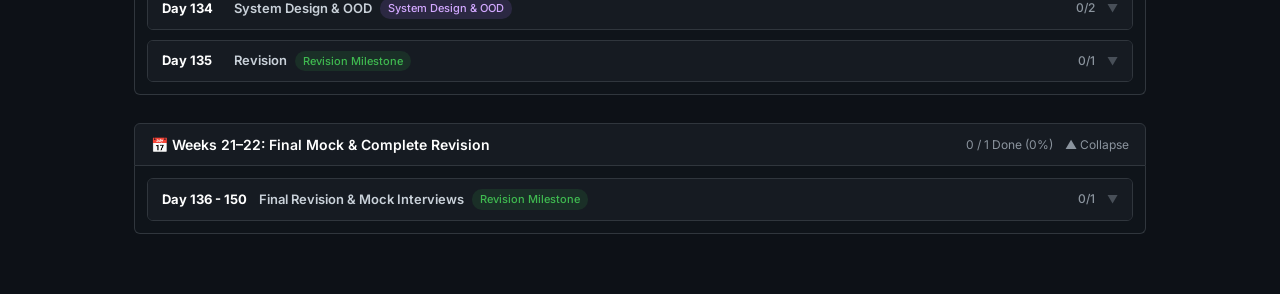
==== commit 5ef93e05: "refactor: optimize roadmap UI toggles and DOM updates to prevent full re-renders" ====
--- a/daily_roadmap.html
+++ b/daily_roadmap.html
@@ -25,12 +25,12 @@
   <!-- View Switcher Navigation -->
   <div class="view-nav">
     <div class="nav-tab-group">
-      <a href="daily_roadmap.html" class="nav-tab active">
+      <button class="nav-tab active" id="tabDaily" onclick="switchView('daily')">
         <span>📅</span> 150-Day Daily Roadmap
-      </a>
-      <a href="index.html" class="nav-tab">
+      </button>
+      <button class="nav-tab" id="tabTopic" onclick="switchView('topic')">
         <span>📚</span> Topic-wise Roadmap
-      </a>
+      </button>
     </div>
     <a href="dsa_60day_roadmap.old.html" class="nav-tab nav-tab-secondary" title="View the original 60-day roadmap file">
       <span>⏪</span> Old 60-Day Roadmap
